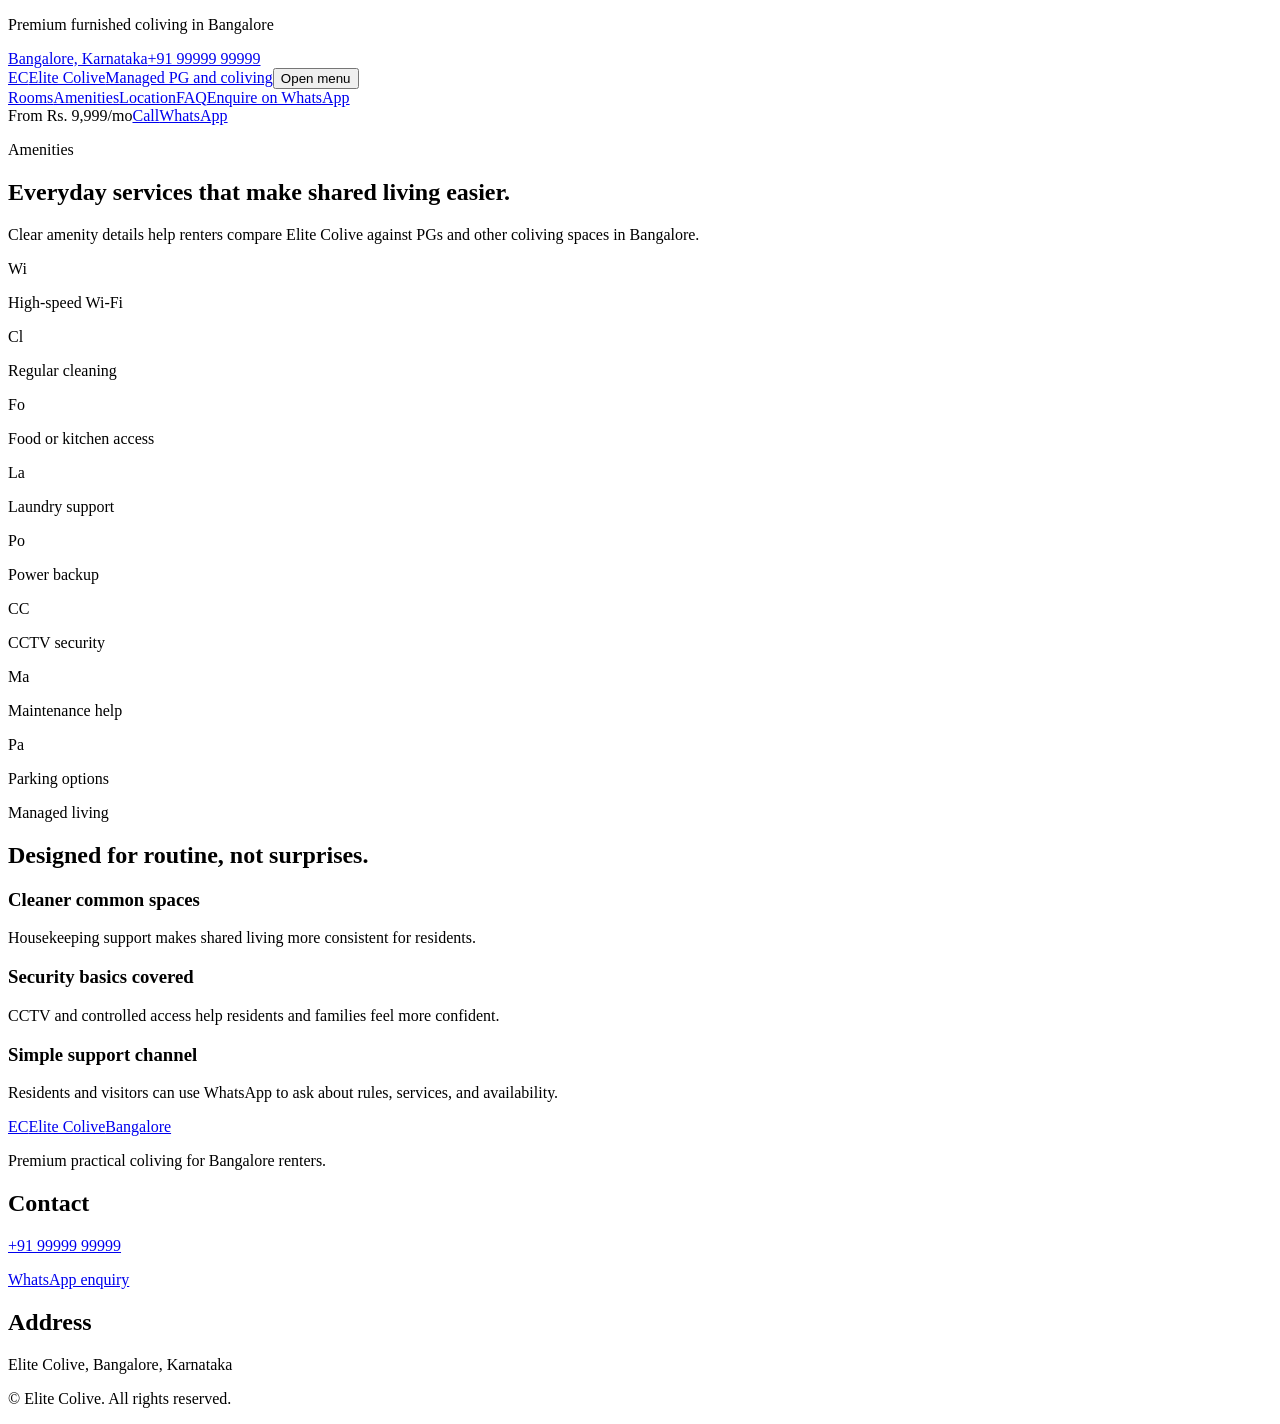
==== amenities.html @ 86d8f3c5 "Inital Upload" ====
<!DOCTYPE html>
<html lang="en">
  <head>
    <meta charset="UTF-8" />
    <meta name="viewport" content="width=device-width, initial-scale=1.0" />
    <title>Amenities at Elite Colive Bangalore | Wi-Fi, Food, Security</title>
    <meta name="description" content="Explore Elite Colive Bangalore amenities including Wi-Fi, housekeeping, food or kitchen access, laundry, power backup, CCTV security, and maintenance support." />
    <link rel="stylesheet" href="assets/css/base.css" />
    <link rel="stylesheet" href="assets/css/components.css" />
    <link rel="stylesheet" href="assets/css/responsive.css" />
  </head>
  <body>
    <header class="site-header header-v2"><div class="header-top"><div class="container header-top-inner"><p>Premium furnished coliving in Bangalore</p><div class="header-top-links"><a href="location.html">Bangalore, Karnataka</a><a href="tel:+919999999999">+91 99999 99999</a></div></div></div><div class="container header-inner header-v2-inner"><a class="brand brand-v2" href="index.html"><span class="brand-mark">EC</span><span><span class="brand-name">Elite Colive</span><span class="brand-place">Managed PG and coliving</span></span></a><button class="nav-toggle" type="button" aria-expanded="false" aria-controls="site-nav" data-nav-toggle><span class="sr-only">Open menu</span><span></span><span></span><span></span></button><nav class="site-nav nav-v2" id="site-nav" data-nav><a href="rooms.html">Rooms</a><a href="amenities.html" aria-current="page">Amenities</a><a href="location.html">Location</a><a href="faq.html">FAQ</a><a class="mobile-nav-cta" href="#" data-whatsapp>Enquire on WhatsApp</a></nav><div class="header-actions"><span class="header-price">From Rs. 9,999/mo</span><a class="btn btn-secondary header-call" href="tel:+919999999999">Call</a><a class="btn btn-primary header-cta" href="#" data-whatsapp>WhatsApp</a></div></div></header>
    <main>
      <section class="page-hero section"><div class="container narrow"><p class="eyebrow">Amenities</p><h1>Everyday services that make shared living easier.</h1><p>Clear amenity details help renters compare Elite Colive against PGs and other coliving spaces in Bangalore.</p></div></section>
      <section class="section section-muted"><div class="container amenity-grid">
        <div class="amenity-item"><span>Wi</span><p>High-speed Wi-Fi</p></div><div class="amenity-item"><span>Cl</span><p>Regular cleaning</p></div><div class="amenity-item"><span>Fo</span><p>Food or kitchen access</p></div><div class="amenity-item"><span>La</span><p>Laundry support</p></div><div class="amenity-item"><span>Po</span><p>Power backup</p></div><div class="amenity-item"><span>CC</span><p>CCTV security</p></div><div class="amenity-item"><span>Ma</span><p>Maintenance help</p></div><div class="amenity-item"><span>Pa</span><p>Parking options</p></div>
      </div></section>
      <section class="section"><div class="container why-grid"><div><p class="eyebrow">Managed living</p><h2>Designed for routine, not surprises.</h2></div><div class="reason-list"><article><h3>Cleaner common spaces</h3><p>Housekeeping support makes shared living more consistent for residents.</p></article><article><h3>Security basics covered</h3><p>CCTV and controlled access help residents and families feel more confident.</p></article><article><h3>Simple support channel</h3><p>Residents and visitors can use WhatsApp to ask about rules, services, and availability.</p></article></div></div></section>
    </main>
    <footer class="site-footer"><div class="container footer-grid"><div><a class="brand footer-brand" href="index.html"><span class="brand-mark">EC</span><span><span class="brand-name">Elite Colive</span><span class="brand-place">Bangalore</span></span></a><p>Premium practical coliving for Bangalore renters.</p></div><div><h2>Contact</h2><p><a href="tel:+919999999999">+91 99999 99999</a></p><p><a href="#" data-whatsapp>WhatsApp enquiry</a></p></div><div><h2>Address</h2><p>Elite Colive, Bangalore, Karnataka</p></div></div><div class="container footer-bottom"><p>&copy; <span data-year></span> Elite Colive. All rights reserved.</p></div></footer>
    <script src="assets/js/main.js" defer></script>
  </body>
</html>
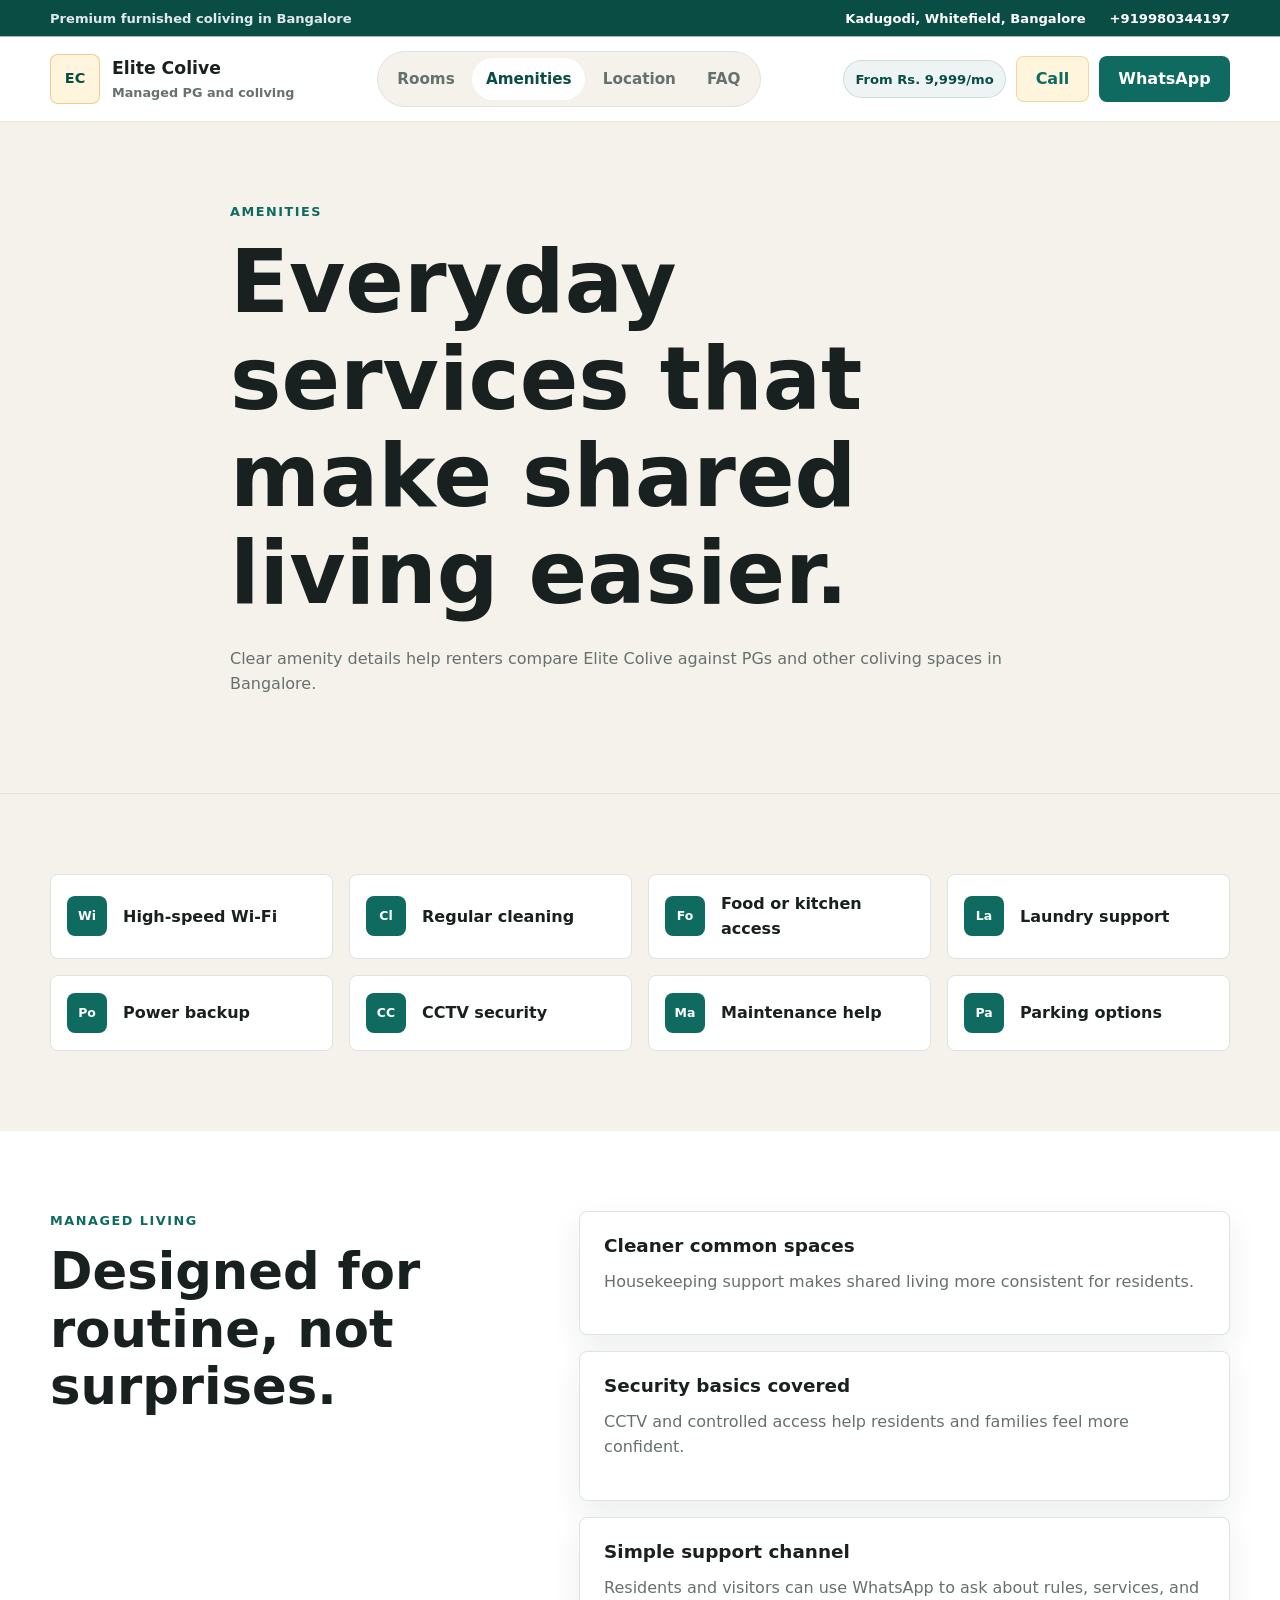
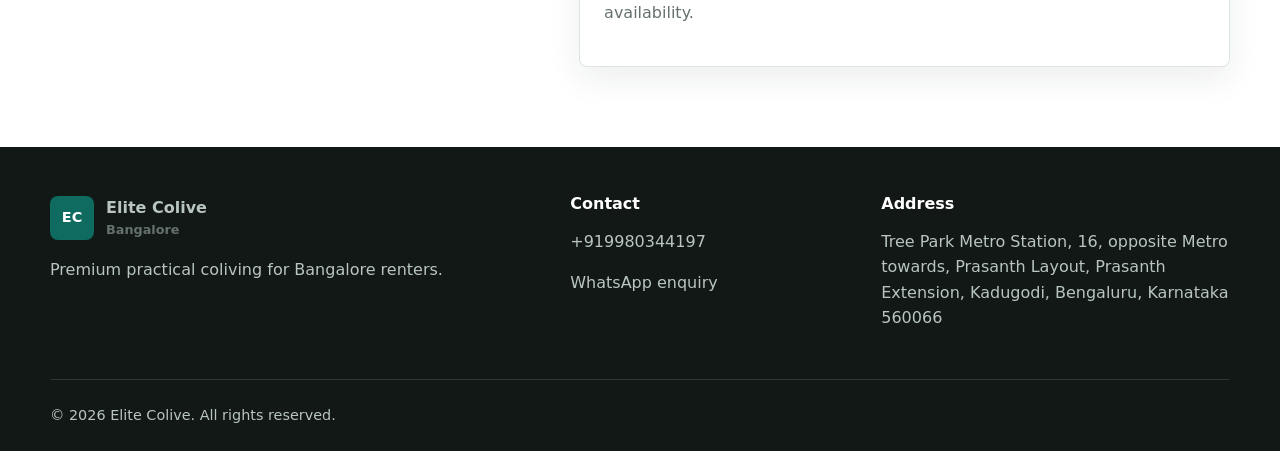
==== commit d5632a11: "Updated with real data" ====
--- a/amenities.html
+++ b/amenities.html
@@ -10,7 +10,7 @@
     <link rel="stylesheet" href="assets/css/responsive.css" />
   </head>
   <body>
-    <header class="site-header header-v2"><div class="header-top"><div class="container header-top-inner"><p>Premium furnished coliving in Bangalore</p><div class="header-top-links"><a href="location.html">Bangalore, Karnataka</a><a href="tel:+919999999999">+91 99999 99999</a></div></div></div><div class="container header-inner header-v2-inner"><a class="brand brand-v2" href="index.html"><span class="brand-mark">EC</span><span><span class="brand-name">Elite Colive</span><span class="brand-place">Managed PG and coliving</span></span></a><button class="nav-toggle" type="button" aria-expanded="false" aria-controls="site-nav" data-nav-toggle><span class="sr-only">Open menu</span><span></span><span></span><span></span></button><nav class="site-nav nav-v2" id="site-nav" data-nav><a href="rooms.html">Rooms</a><a href="amenities.html" aria-current="page">Amenities</a><a href="location.html">Location</a><a href="faq.html">FAQ</a><a class="mobile-nav-cta" href="#" data-whatsapp>Enquire on WhatsApp</a></nav><div class="header-actions"><span class="header-price">From Rs. 9,999/mo</span><a class="btn btn-secondary header-call" href="tel:+919999999999">Call</a><a class="btn btn-primary header-cta" href="#" data-whatsapp>WhatsApp</a></div></div></header>
+    <header class="site-header header-v2"><div class="header-top"><div class="container header-top-inner"><p>Premium furnished coliving in Bangalore</p><div class="header-top-links"><a href="location.html">Kadugodi, Whitefield, Bangalore</a><a href="tel:+919980344197">+919980344197</a></div></div></div><div class="container header-inner header-v2-inner"><a class="brand brand-v2" href="index.html"><span class="brand-mark">EC</span><span><span class="brand-name">Elite Colive</span><span class="brand-place">Managed PG and coliving</span></span></a><button class="nav-toggle" type="button" aria-expanded="false" aria-controls="site-nav" data-nav-toggle><span class="sr-only">Open menu</span><span></span><span></span><span></span></button><nav class="site-nav nav-v2" id="site-nav" data-nav><a href="rooms.html">Rooms</a><a href="amenities.html" aria-current="page">Amenities</a><a href="location.html">Location</a><a href="faq.html">FAQ</a><a class="mobile-nav-cta" href="#" data-whatsapp>Enquire on WhatsApp</a></nav><div class="header-actions"><span class="header-price">From Rs. 9,999/mo</span><a class="btn btn-secondary header-call" href="tel:+919980344197">Call</a><a class="btn btn-primary header-cta" href="#" data-whatsapp>WhatsApp</a></div></div></header>
     <main>
       <section class="page-hero section"><div class="container narrow"><p class="eyebrow">Amenities</p><h1>Everyday services that make shared living easier.</h1><p>Clear amenity details help renters compare Elite Colive against PGs and other coliving spaces in Bangalore.</p></div></section>
       <section class="section section-muted"><div class="container amenity-grid">
@@ -18,7 +18,7 @@
       </div></section>
       <section class="section"><div class="container why-grid"><div><p class="eyebrow">Managed living</p><h2>Designed for routine, not surprises.</h2></div><div class="reason-list"><article><h3>Cleaner common spaces</h3><p>Housekeeping support makes shared living more consistent for residents.</p></article><article><h3>Security basics covered</h3><p>CCTV and controlled access help residents and families feel more confident.</p></article><article><h3>Simple support channel</h3><p>Residents and visitors can use WhatsApp to ask about rules, services, and availability.</p></article></div></div></section>
     </main>
-    <footer class="site-footer"><div class="container footer-grid"><div><a class="brand footer-brand" href="index.html"><span class="brand-mark">EC</span><span><span class="brand-name">Elite Colive</span><span class="brand-place">Bangalore</span></span></a><p>Premium practical coliving for Bangalore renters.</p></div><div><h2>Contact</h2><p><a href="tel:+919999999999">+91 99999 99999</a></p><p><a href="#" data-whatsapp>WhatsApp enquiry</a></p></div><div><h2>Address</h2><p>Elite Colive, Bangalore, Karnataka</p></div></div><div class="container footer-bottom"><p>&copy; <span data-year></span> Elite Colive. All rights reserved.</p></div></footer>
+    <footer class="site-footer"><div class="container footer-grid"><div><a class="brand footer-brand" href="index.html"><span class="brand-mark">EC</span><span><span class="brand-name">Elite Colive</span><span class="brand-place">Bangalore</span></span></a><p>Premium practical coliving for Bangalore renters.</p></div><div><h2>Contact</h2><p><a href="tel:+919980344197">+919980344197</a></p><p><a href="#" data-whatsapp>WhatsApp enquiry</a></p></div><div><h2>Address</h2><p>Tree Park Metro Station, 16, opposite Metro towards, Prasanth Layout, Prasanth Extension, Kadugodi, Bengaluru, Karnataka 560066</p></div></div><div class="container footer-bottom"><p>&copy; <span data-year></span> Elite Colive. All rights reserved.</p></div></footer>
     <script src="assets/js/main.js" defer></script>
   </body>
 </html>
--- a/assets/css/base.css
+++ b/assets/css/base.css
@@ -0,0 +1,163 @@
+:root {
+  --color-ink: #18211f;
+  --color-muted: #65716d;
+  --color-soft: #f5f2eb;
+  --color-surface: #ffffff;
+  --color-line: #dde3df;
+  --color-primary: #0f6b5f;
+  --color-primary-dark: #0a4d45;
+  --color-accent: #d89d35;
+  --color-accent-soft: #fff4dc;
+  --shadow-soft: 0 18px 45px rgba(23, 38, 35, 0.12);
+  --shadow-card: 0 12px 32px rgba(23, 38, 35, 0.08);
+  --radius-sm: 8px;
+  --radius-md: 14px;
+  --radius-lg: 22px;
+  --container: 1180px;
+  --space-sm: 0.75rem;
+  --space-md: 1rem;
+  --space-lg: 1.5rem;
+  --space-xl: 2rem;
+  --space-2xl: 3rem;
+  --space-3xl: 5rem;
+  --font-main: Inter, ui-sans-serif, system-ui, -apple-system, BlinkMacSystemFont, "Segoe UI", sans-serif;
+}
+
+*,
+*::before,
+*::after {
+  box-sizing: border-box;
+}
+
+html {
+  scroll-behavior: smooth;
+}
+
+body {
+  margin: 0;
+  color: var(--color-ink);
+  font-family: var(--font-main);
+  line-height: 1.6;
+  background: var(--color-surface);
+}
+
+img {
+  display: block;
+  max-width: 100%;
+}
+
+button,
+input,
+textarea,
+select {
+  font: inherit;
+}
+
+button {
+  cursor: pointer;
+}
+
+a {
+  color: inherit;
+  text-decoration: none;
+}
+
+a:focus-visible,
+button:focus-visible {
+  outline: 3px solid rgba(216, 157, 53, 0.65);
+  outline-offset: 3px;
+}
+
+h1,
+h2,
+h3,
+p {
+  margin-top: 0;
+}
+
+h1,
+h2,
+h3 {
+  line-height: 1.12;
+  letter-spacing: 0;
+}
+
+h1 {
+  max-width: 11ch;
+  margin-bottom: var(--space-lg);
+  font-size: clamp(2.65rem, 7vw, 5.4rem);
+}
+
+h2 {
+  margin-bottom: var(--space-md);
+  font-size: clamp(2rem, 4vw, 3.2rem);
+}
+
+h3 {
+  margin-bottom: var(--space-sm);
+  font-size: 1.15rem;
+}
+
+p {
+  color: var(--color-muted);
+}
+
+.container {
+  width: min(100% - 32px, var(--container));
+  margin-inline: auto;
+}
+
+.narrow {
+  max-width: 820px;
+}
+
+.section {
+  padding: var(--space-3xl) 0;
+}
+
+.section-muted {
+  background: var(--color-soft);
+}
+
+.section-heading {
+  max-width: 720px;
+  margin-bottom: var(--space-2xl);
+}
+
+.section-heading-split {
+  display: flex;
+  align-items: end;
+  justify-content: space-between;
+  gap: var(--space-xl);
+  max-width: none;
+}
+
+.section-copy {
+  max-width: 62ch;
+  font-size: 1.05rem;
+}
+
+.section-note {
+  margin-bottom: 0;
+}
+
+.eyebrow {
+  margin-bottom: var(--space-sm);
+  color: var(--color-primary);
+  font-size: 0.8rem;
+  font-weight: 800;
+  letter-spacing: 0.12em;
+  text-transform: uppercase;
+}
+
+.sr-only {
+  position: absolute;
+  width: 1px;
+  height: 1px;
+  padding: 0;
+  margin: -1px;
+  overflow: hidden;
+  clip: rect(0, 0, 0, 0);
+  white-space: nowrap;
+  border: 0;
+}
--- a/assets/css/components.css
+++ b/assets/css/components.css
@@ -0,0 +1,665 @@
+.site-header {
+  position: sticky;
+  top: 0;
+  z-index: 20;
+  border-bottom: 1px solid rgba(221, 227, 223, 0.8);
+  background: rgba(255, 255, 255, 0.92);
+  backdrop-filter: blur(18px);
+}
+
+.header-top {
+  border-bottom: 1px solid rgba(221, 227, 223, 0.72);
+  background: var(--color-primary-dark);
+}
+
+.header-top-inner {
+  display: flex;
+  align-items: center;
+  justify-content: space-between;
+  gap: var(--space-md);
+  min-height: 36px;
+  font-size: 0.82rem;
+  font-weight: 750;
+}
+
+.header-top p {
+  margin: 0;
+  color: rgba(255, 255, 255, 0.88);
+}
+
+.header-top-links {
+  display: flex;
+  align-items: center;
+  gap: var(--space-lg);
+}
+
+.header-top-links a {
+  color: #fff;
+}
+
+.header-inner {
+  display: grid;
+  grid-template-columns: auto 1fr auto;
+  align-items: center;
+  gap: var(--space-xl);
+  min-height: 76px;
+}
+
+.header-v2-inner {
+  grid-template-columns: auto minmax(360px, 1fr) auto;
+  min-height: 84px;
+}
+
+.brand {
+  display: inline-flex;
+  align-items: center;
+  gap: var(--space-sm);
+  font-weight: 800;
+}
+
+.brand-v2 {
+  min-width: max-content;
+}
+
+.brand-mark {
+  display: grid;
+  width: 44px;
+  height: 44px;
+  place-items: center;
+  border-radius: var(--radius-sm);
+  color: #fff;
+  background: var(--color-primary);
+  font-size: 0.9rem;
+}
+
+.brand-v2 .brand-mark {
+  width: 50px;
+  height: 50px;
+  color: var(--color-primary-dark);
+  background: var(--color-accent-soft);
+  border: 1px solid rgba(216, 157, 53, 0.45);
+}
+
+.brand-name,
+.brand-place {
+  display: block;
+}
+
+.brand-place {
+  color: var(--color-muted);
+  font-size: 0.8rem;
+  font-weight: 700;
+}
+
+.brand-v2 .brand-name {
+  font-size: 1.08rem;
+}
+
+.site-nav {
+  display: flex;
+  align-items: center;
+  justify-content: center;
+  gap: var(--space-xl);
+  font-size: 0.95rem;
+  font-weight: 700;
+}
+
+.nav-v2 {
+  justify-self: center;
+  gap: 0.25rem;
+  padding: 0.35rem;
+  border: 1px solid var(--color-line);
+  border-radius: 999px;
+  background: var(--color-soft);
+}
+
+.site-nav a {
+  color: var(--color-muted);
+}
+
+.nav-v2 a {
+  padding: 0.55rem 0.85rem;
+  border-radius: 999px;
+}
+
+.site-nav a:hover,
+.site-nav a[aria-current="page"] {
+  color: var(--color-primary);
+}
+
+.nav-v2 a:hover,
+.nav-v2 a[aria-current="page"] {
+  color: var(--color-primary-dark);
+  background: var(--color-surface);
+}
+
+.mobile-nav-cta {
+  display: none;
+}
+
+.header-actions {
+  display: flex;
+  align-items: center;
+  justify-content: end;
+  gap: 0.65rem;
+}
+
+.header-price {
+  display: inline-flex;
+  align-items: center;
+  min-height: 38px;
+  padding: 0.45rem 0.7rem;
+  border: 1px solid rgba(15, 107, 95, 0.16);
+  border-radius: 999px;
+  color: var(--color-primary-dark);
+  background: rgba(15, 107, 95, 0.07);
+  font-size: 0.82rem;
+  font-weight: 850;
+  white-space: nowrap;
+}
+
+.header-call {
+  min-height: 40px;
+  padding-inline: 0.9rem;
+}
+
+.nav-toggle {
+  display: none;
+  width: 44px;
+  height: 44px;
+  padding: 10px;
+  border: 1px solid var(--color-line);
+  border-radius: var(--radius-sm);
+  background: var(--color-surface);
+}
+
+.nav-toggle span:not(.sr-only) {
+  display: block;
+  height: 2px;
+  margin: 5px 0;
+  background: var(--color-ink);
+}
+
+.btn {
+  display: inline-flex;
+  align-items: center;
+  justify-content: center;
+  min-height: 46px;
+  padding: 0.75rem 1.15rem;
+  border: 1px solid transparent;
+  border-radius: var(--radius-sm);
+  font-weight: 800;
+  line-height: 1.1;
+  text-align: center;
+  transition: transform 160ms ease, border-color 160ms ease, background 160ms ease;
+}
+
+.btn:hover {
+  transform: translateY(-1px);
+}
+
+.btn-primary {
+  color: #fff;
+  background: var(--color-primary);
+}
+
+.btn-primary:hover {
+  background: var(--color-primary-dark);
+}
+
+.btn-secondary {
+  color: var(--color-primary);
+  background: var(--color-accent-soft);
+  border-color: rgba(216, 157, 53, 0.35);
+}
+
+.btn-outline {
+  width: 100%;
+  color: var(--color-primary);
+  border-color: var(--color-line);
+  background: var(--color-surface);
+}
+
+.text-link {
+  color: var(--color-primary);
+  font-weight: 800;
+  text-decoration: underline;
+  text-underline-offset: 5px;
+}
+
+.hero,
+.page-hero {
+  background: linear-gradient(90deg, rgba(245, 242, 235, 0.95), rgba(245, 242, 235, 0.52)), var(--color-soft);
+}
+
+.hero {
+  min-height: calc(100vh - 76px);
+  display: grid;
+  align-items: center;
+}
+
+.page-hero {
+  border-bottom: 1px solid var(--color-line);
+}
+
+.hero-grid {
+  display: grid;
+  grid-template-columns: minmax(0, 1.03fr) minmax(360px, 0.97fr);
+  align-items: center;
+  gap: var(--space-2xl);
+}
+
+.hero-text {
+  max-width: 62ch;
+  font-size: 1.12rem;
+}
+
+.hero-actions {
+  display: flex;
+  flex-wrap: wrap;
+  gap: var(--space-md);
+  margin: var(--space-xl) 0;
+}
+
+.hero-stats {
+  display: grid;
+  grid-template-columns: repeat(3, minmax(0, 1fr));
+  gap: var(--space-md);
+  max-width: 640px;
+}
+
+.hero-stats div {
+  padding: var(--space-md);
+  border: 1px solid rgba(15, 107, 95, 0.15);
+  border-radius: var(--radius-sm);
+  background: rgba(255, 255, 255, 0.68);
+}
+
+.hero-stats strong,
+.hero-stats span {
+  display: block;
+}
+
+.hero-stats strong {
+  font-size: 1.05rem;
+}
+
+.hero-stats span {
+  color: var(--color-muted);
+  font-size: 0.88rem;
+}
+
+.hero-media {
+  position: relative;
+  min-height: 560px;
+}
+
+.hero-media img {
+  width: 100%;
+  height: 100%;
+  min-height: 560px;
+  object-fit: cover;
+  border-radius: var(--radius-lg);
+  box-shadow: var(--shadow-soft);
+}
+
+.hero-badge {
+  position: absolute;
+  right: var(--space-lg);
+  bottom: var(--space-lg);
+  max-width: 260px;
+  padding: var(--space-md);
+  border-radius: var(--radius-md);
+  background: rgba(255, 255, 255, 0.92);
+  box-shadow: var(--shadow-card);
+}
+
+.hero-badge span,
+.hero-badge strong {
+  display: block;
+}
+
+.hero-badge span {
+  color: var(--color-muted);
+  font-size: 0.86rem;
+}
+
+.highlight-grid,
+.room-grid,
+.testimonial-grid,
+.audience-grid {
+  display: grid;
+  grid-template-columns: repeat(3, minmax(0, 1fr));
+  gap: var(--space-lg);
+}
+
+.highlight-grid {
+  grid-template-columns: repeat(4, minmax(0, 1fr));
+}
+
+.feature-card,
+.room-card,
+.testimonial-card,
+.audience-grid article,
+.reason-list article {
+  border: 1px solid var(--color-line);
+  border-radius: var(--radius-sm);
+  background: var(--color-surface);
+  box-shadow: var(--shadow-card);
+}
+
+.feature-card,
+.testimonial-card,
+.audience-grid article,
+.reason-list article {
+  padding: var(--space-lg);
+}
+
+.feature-icon {
+  display: grid;
+  width: 42px;
+  height: 42px;
+  place-items: center;
+  margin-bottom: var(--space-md);
+  border-radius: var(--radius-sm);
+  color: var(--color-primary);
+  background: var(--color-accent-soft);
+  font-weight: 900;
+}
+
+.room-card {
+  overflow: hidden;
+}
+
+.room-card img {
+  width: 100%;
+  aspect-ratio: 4 / 3;
+  object-fit: cover;
+}
+
+.room-card-body {
+  padding: var(--space-lg);
+}
+
+.room-price {
+  color: var(--color-primary);
+  font-weight: 900;
+}
+
+.check-list {
+  display: grid;
+  gap: 0.45rem;
+  padding: 0;
+  margin: var(--space-lg) 0;
+  list-style: none;
+  color: var(--color-muted);
+}
+
+.check-list li::before {
+  content: "";
+  display: inline-block;
+  width: 7px;
+  height: 7px;
+  margin-right: 9px;
+  border-radius: 50%;
+  background: var(--color-accent);
+  vertical-align: middle;
+}
+
+.amenity-grid {
+  display: grid;
+  grid-template-columns: repeat(4, minmax(0, 1fr));
+  gap: var(--space-md);
+}
+
+.amenity-item {
+  display: flex;
+  align-items: center;
+  gap: var(--space-md);
+  min-height: 76px;
+  padding: var(--space-md);
+  border: 1px solid var(--color-line);
+  border-radius: var(--radius-sm);
+  background: var(--color-surface);
+}
+
+.amenity-item span {
+  display: grid;
+  width: 40px;
+  height: 40px;
+  flex: 0 0 auto;
+  place-items: center;
+  border-radius: var(--radius-sm);
+  color: #fff;
+  background: var(--color-primary);
+  font-size: 0.78rem;
+  font-weight: 900;
+}
+
+.amenity-item p {
+  margin: 0;
+  color: var(--color-ink);
+  font-weight: 750;
+}
+
+.gallery-grid {
+  display: grid;
+  grid-template-columns: repeat(3, minmax(0, 1fr));
+  gap: var(--space-md);
+}
+
+.gallery-item {
+  position: relative;
+  min-height: 230px;
+  overflow: hidden;
+  padding: 0;
+  border: 0;
+  border-radius: var(--radius-sm);
+  background: var(--color-line);
+}
+
+.gallery-item img {
+  width: 100%;
+  height: 100%;
+  min-height: 230px;
+  object-fit: cover;
+  transition: transform 260ms ease;
+}
+
+.gallery-item:hover img {
+  transform: scale(1.04);
+}
+
+.gallery-item span {
+  position: absolute;
+  left: var(--space-md);
+  bottom: var(--space-md);
+  padding: 0.35rem 0.65rem;
+  border-radius: var(--radius-sm);
+  color: var(--color-ink);
+  background: rgba(255, 255, 255, 0.9);
+  font-size: 0.85rem;
+  font-weight: 800;
+}
+
+.location-grid,
+.why-grid,
+.faq-layout {
+  display: grid;
+  grid-template-columns: minmax(0, 0.85fr) minmax(360px, 1.15fr);
+  gap: var(--space-2xl);
+  align-items: center;
+}
+
+.why-grid,
+.faq-layout {
+  align-items: start;
+}
+
+.nearby-list,
+.reason-list,
+.faq-list {
+  display: grid;
+  gap: var(--space-md);
+}
+
+.nearby-list p {
+  margin: 0;
+  padding: var(--space-md);
+  border-left: 4px solid var(--color-accent);
+  background: var(--color-surface);
+}
+
+.map-panel {
+  overflow: hidden;
+  border: 1px solid var(--color-line);
+  border-radius: var(--radius-md);
+  box-shadow: var(--shadow-card);
+}
+
+.map-panel iframe {
+  display: block;
+  width: 100%;
+  height: 430px;
+  border: 0;
+}
+
+.faq-item {
+  border: 1px solid var(--color-line);
+  border-radius: var(--radius-sm);
+  background: var(--color-surface);
+  overflow: hidden;
+}
+
+.faq-item button {
+  display: flex;
+  width: 100%;
+  align-items: center;
+  justify-content: space-between;
+  gap: var(--space-lg);
+  padding: var(--space-lg);
+  border: 0;
+  color: var(--color-ink);
+  background: transparent;
+  font-weight: 850;
+  text-align: left;
+}
+
+.faq-item button::after {
+  content: "+";
+  color: var(--color-primary);
+  font-size: 1.3rem;
+}
+
+.faq-item.is-open button::after {
+  content: "-";
+}
+
+.faq-answer {
+  display: none;
+  padding: 0 var(--space-lg) var(--space-lg);
+}
+
+.faq-item.is-open .faq-answer {
+  display: block;
+}
+
+.cta-section {
+  padding: var(--space-2xl) 0;
+  background: var(--color-primary-dark);
+}
+
+.cta-panel {
+  display: flex;
+  align-items: center;
+  justify-content: space-between;
+  gap: var(--space-xl);
+}
+
+.cta-panel h2,
+.cta-panel p {
+  color: #fff;
+}
+
+.cta-panel .eyebrow {
+  color: var(--color-accent);
+}
+
+.cta-panel p {
+  max-width: 62ch;
+  margin-bottom: 0;
+  opacity: 0.86;
+}
+
+.site-footer {
+  padding: var(--space-2xl) 0 var(--space-lg);
+  color: #dfe8e4;
+  background: #111816;
+}
+
+.footer-grid {
+  display: grid;
+  grid-template-columns: 1.4fr 0.8fr 1fr;
+  gap: var(--space-xl);
+}
+
+.site-footer p,
+.site-footer a {
+  color: #b8c5c0;
+}
+
+.site-footer h2 {
+  margin-bottom: var(--space-md);
+  color: #fff;
+  font-size: 1rem;
+}
+
+.footer-brand {
+  margin-bottom: var(--space-md);
+  color: #fff;
+}
+
+.footer-bottom {
+  margin-top: var(--space-xl);
+  padding-top: var(--space-lg);
+  border-top: 1px solid rgba(255, 255, 255, 0.12);
+}
+
+.footer-bottom p {
+  margin: 0;
+  font-size: 0.9rem;
+}
+
+.lightbox {
+  position: fixed;
+  inset: 0;
+  z-index: 50;
+  display: none;
+  align-items: center;
+  justify-content: center;
+  padding: var(--space-xl);
+  background: rgba(10, 18, 16, 0.88);
+}
+
+.lightbox.is-open {
+  display: flex;
+}
+
+.lightbox img {
+  max-height: 82vh;
+  border-radius: var(--radius-sm);
+  box-shadow: var(--shadow-soft);
+}
+
+.lightbox-close {
+  position: absolute;
+  top: var(--space-lg);
+  right: var(--space-lg);
+  min-height: 42px;
+  padding: 0.55rem 0.8rem;
+  border: 1px solid rgba(255, 255, 255, 0.28);
+  border-radius: var(--radius-sm);
+  color: #fff;
+  background: rgba(255, 255, 255, 0.1);
+  font-weight: 800;
+}
--- a/assets/css/responsive.css
+++ b/assets/css/responsive.css
@@ -0,0 +1,166 @@
+@media (max-width: 1040px) {
+  .header-inner,
+  .header-v2-inner {
+    grid-template-columns: auto auto;
+    justify-content: space-between;
+  }
+
+  .nav-toggle {
+    display: block;
+    order: 3;
+  }
+
+  .header-cta {
+    display: none;
+  }
+
+  .header-actions {
+    display: none;
+  }
+
+  .header-top {
+    display: none;
+  }
+
+  .site-nav {
+    position: absolute;
+    top: 76px;
+    left: 0;
+    right: 0;
+    display: none;
+    flex-direction: column;
+    align-items: stretch;
+    gap: 0;
+    padding: var(--space-md);
+    border-bottom: 1px solid var(--color-line);
+    background: var(--color-surface);
+  }
+
+  .header-v2 .site-nav {
+    top: 84px;
+  }
+
+  .nav-v2 {
+    border-radius: 0;
+  }
+
+  .site-nav.is-open {
+    display: flex;
+  }
+
+  .site-nav a {
+    padding: var(--space-md);
+    border-radius: var(--radius-sm);
+  }
+
+  .mobile-nav-cta {
+    display: block;
+    color: #fff !important;
+    background: var(--color-primary);
+    text-align: center;
+  }
+
+  .hero-grid,
+  .location-grid,
+  .why-grid,
+  .faq-layout {
+    grid-template-columns: 1fr;
+  }
+
+  .hero {
+    min-height: auto;
+  }
+
+  .highlight-grid,
+  .amenity-grid {
+    grid-template-columns: repeat(2, minmax(0, 1fr));
+  }
+
+  .room-grid,
+  .testimonial-grid,
+  .audience-grid,
+  .gallery-grid {
+    grid-template-columns: repeat(2, minmax(0, 1fr));
+  }
+}
+
+@media (max-width: 720px) {
+  :root {
+    --space-3xl: 3.25rem;
+    --space-2xl: 2rem;
+  }
+
+  .container {
+    width: min(100% - 24px, var(--container));
+  }
+
+  h1 {
+    max-width: 12ch;
+    font-size: 3rem;
+  }
+
+  h2 {
+    font-size: 2rem;
+  }
+
+  .section-heading-split,
+  .cta-panel,
+  .hero-actions {
+    align-items: stretch;
+    flex-direction: column;
+  }
+
+  .hero-grid {
+    gap: var(--space-xl);
+  }
+
+  .hero-media,
+  .hero-media img {
+    min-height: 420px;
+  }
+
+  .hero-stats,
+  .highlight-grid,
+  .room-grid,
+  .amenity-grid,
+  .testimonial-grid,
+  .audience-grid,
+  .gallery-grid,
+  .footer-grid {
+    grid-template-columns: 1fr;
+  }
+
+  .hero-badge {
+    left: var(--space-md);
+    right: var(--space-md);
+    bottom: var(--space-md);
+    max-width: none;
+  }
+
+  .map-panel iframe {
+    height: 330px;
+  }
+
+  .btn {
+    width: 100%;
+  }
+}
+
+@media (max-width: 420px) {
+  .brand-name {
+    font-size: 0.95rem;
+  }
+
+  .brand-place {
+    font-size: 0.74rem;
+  }
+
+  h1 {
+    font-size: 2.55rem;
+  }
+
+  .hero-media,
+  .hero-media img {
+    min-height: 360px;
+  }
+}
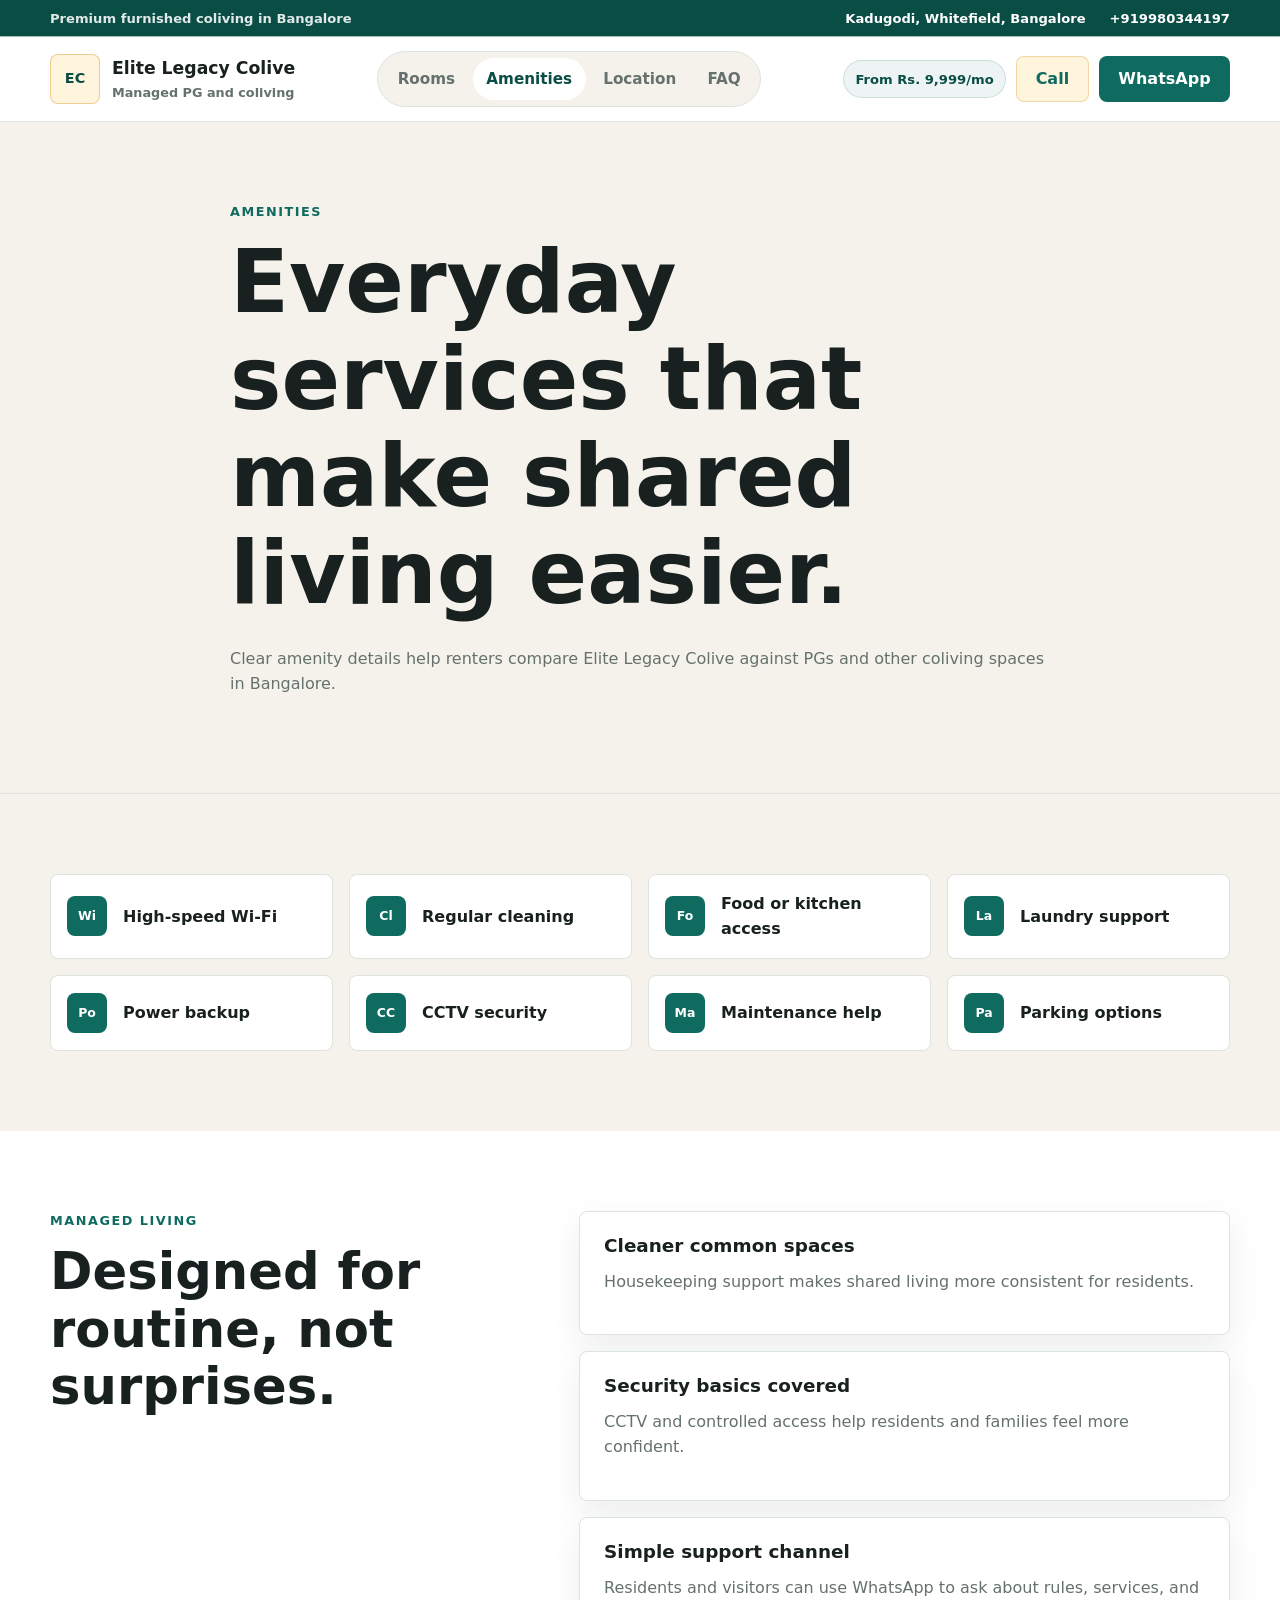
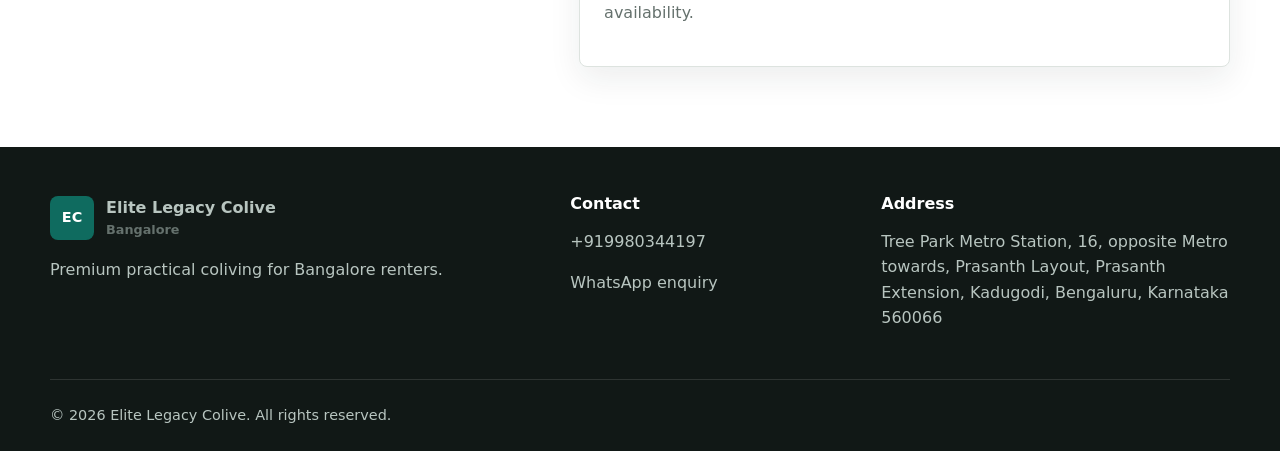
==== commit a236478f: "Updated colive name" ====
--- a/amenities.html
+++ b/amenities.html
@@ -3,22 +3,22 @@
   <head>
     <meta charset="UTF-8" />
     <meta name="viewport" content="width=device-width, initial-scale=1.0" />
-    <title>Amenities at Elite Colive Bangalore | Wi-Fi, Food, Security</title>
-    <meta name="description" content="Explore Elite Colive Bangalore amenities including Wi-Fi, housekeeping, food or kitchen access, laundry, power backup, CCTV security, and maintenance support." />
+    <title>Amenities at Elite Legacy Colive Bangalore | Wi-Fi, Food, Security</title>
+    <meta name="description" content="Explore Elite Legacy Colive Bangalore amenities including Wi-Fi, housekeeping, food or kitchen access, laundry, power backup, CCTV security, and maintenance support." />
     <link rel="stylesheet" href="assets/css/base.css" />
     <link rel="stylesheet" href="assets/css/components.css" />
     <link rel="stylesheet" href="assets/css/responsive.css" />
   </head>
   <body>
-    <header class="site-header header-v2"><div class="header-top"><div class="container header-top-inner"><p>Premium furnished coliving in Bangalore</p><div class="header-top-links"><a href="location.html">Kadugodi, Whitefield, Bangalore</a><a href="tel:+919980344197">+919980344197</a></div></div></div><div class="container header-inner header-v2-inner"><a class="brand brand-v2" href="index.html"><span class="brand-mark">EC</span><span><span class="brand-name">Elite Colive</span><span class="brand-place">Managed PG and coliving</span></span></a><button class="nav-toggle" type="button" aria-expanded="false" aria-controls="site-nav" data-nav-toggle><span class="sr-only">Open menu</span><span></span><span></span><span></span></button><nav class="site-nav nav-v2" id="site-nav" data-nav><a href="rooms.html">Rooms</a><a href="amenities.html" aria-current="page">Amenities</a><a href="location.html">Location</a><a href="faq.html">FAQ</a><a class="mobile-nav-cta" href="#" data-whatsapp>Enquire on WhatsApp</a></nav><div class="header-actions"><span class="header-price">From Rs. 9,999/mo</span><a class="btn btn-secondary header-call" href="tel:+919980344197">Call</a><a class="btn btn-primary header-cta" href="#" data-whatsapp>WhatsApp</a></div></div></header>
+    <header class="site-header header-v2"><div class="header-top"><div class="container header-top-inner"><p>Premium furnished coliving in Bangalore</p><div class="header-top-links"><a href="location.html">Kadugodi, Whitefield, Bangalore</a><a href="tel:+919980344197">+919980344197</a></div></div></div><div class="container header-inner header-v2-inner"><a class="brand brand-v2" href="index.html"><span class="brand-mark">EC</span><span><span class="brand-name">Elite Legacy Colive</span><span class="brand-place">Managed PG and coliving</span></span></a><button class="nav-toggle" type="button" aria-expanded="false" aria-controls="site-nav" data-nav-toggle><span class="sr-only">Open menu</span><span></span><span></span><span></span></button><nav class="site-nav nav-v2" id="site-nav" data-nav><a href="rooms.html">Rooms</a><a href="amenities.html" aria-current="page">Amenities</a><a href="location.html">Location</a><a href="faq.html">FAQ</a><a class="mobile-nav-cta" href="#" data-whatsapp>Enquire on WhatsApp</a></nav><div class="header-actions"><span class="header-price">From Rs. 9,999/mo</span><a class="btn btn-secondary header-call" href="tel:+919980344197">Call</a><a class="btn btn-primary header-cta" href="#" data-whatsapp>WhatsApp</a></div></div></header>
     <main>
-      <section class="page-hero section"><div class="container narrow"><p class="eyebrow">Amenities</p><h1>Everyday services that make shared living easier.</h1><p>Clear amenity details help renters compare Elite Colive against PGs and other coliving spaces in Bangalore.</p></div></section>
+      <section class="page-hero section"><div class="container narrow"><p class="eyebrow">Amenities</p><h1>Everyday services that make shared living easier.</h1><p>Clear amenity details help renters compare Elite Legacy Colive against PGs and other coliving spaces in Bangalore.</p></div></section>
       <section class="section section-muted"><div class="container amenity-grid">
         <div class="amenity-item"><span>Wi</span><p>High-speed Wi-Fi</p></div><div class="amenity-item"><span>Cl</span><p>Regular cleaning</p></div><div class="amenity-item"><span>Fo</span><p>Food or kitchen access</p></div><div class="amenity-item"><span>La</span><p>Laundry support</p></div><div class="amenity-item"><span>Po</span><p>Power backup</p></div><div class="amenity-item"><span>CC</span><p>CCTV security</p></div><div class="amenity-item"><span>Ma</span><p>Maintenance help</p></div><div class="amenity-item"><span>Pa</span><p>Parking options</p></div>
       </div></section>
       <section class="section"><div class="container why-grid"><div><p class="eyebrow">Managed living</p><h2>Designed for routine, not surprises.</h2></div><div class="reason-list"><article><h3>Cleaner common spaces</h3><p>Housekeeping support makes shared living more consistent for residents.</p></article><article><h3>Security basics covered</h3><p>CCTV and controlled access help residents and families feel more confident.</p></article><article><h3>Simple support channel</h3><p>Residents and visitors can use WhatsApp to ask about rules, services, and availability.</p></article></div></div></section>
     </main>
-    <footer class="site-footer"><div class="container footer-grid"><div><a class="brand footer-brand" href="index.html"><span class="brand-mark">EC</span><span><span class="brand-name">Elite Colive</span><span class="brand-place">Bangalore</span></span></a><p>Premium practical coliving for Bangalore renters.</p></div><div><h2>Contact</h2><p><a href="tel:+919980344197">+919980344197</a></p><p><a href="#" data-whatsapp>WhatsApp enquiry</a></p></div><div><h2>Address</h2><p>Tree Park Metro Station, 16, opposite Metro towards, Prasanth Layout, Prasanth Extension, Kadugodi, Bengaluru, Karnataka 560066</p></div></div><div class="container footer-bottom"><p>&copy; <span data-year></span> Elite Colive. All rights reserved.</p></div></footer>
+    <footer class="site-footer"><div class="container footer-grid"><div><a class="brand footer-brand" href="index.html"><span class="brand-mark">EC</span><span><span class="brand-name">Elite Legacy Colive</span><span class="brand-place">Bangalore</span></span></a><p>Premium practical coliving for Bangalore renters.</p></div><div><h2>Contact</h2><p><a href="tel:+919980344197">+919980344197</a></p><p><a href="#" data-whatsapp>WhatsApp enquiry</a></p></div><div><h2>Address</h2><p>Tree Park Metro Station, 16, opposite Metro towards, Prasanth Layout, Prasanth Extension, Kadugodi, Bengaluru, Karnataka 560066</p></div></div><div class="container footer-bottom"><p>&copy; <span data-year></span> Elite Legacy Colive. All rights reserved.</p></div></footer>
     <script src="assets/js/main.js" defer></script>
   </body>
 </html>
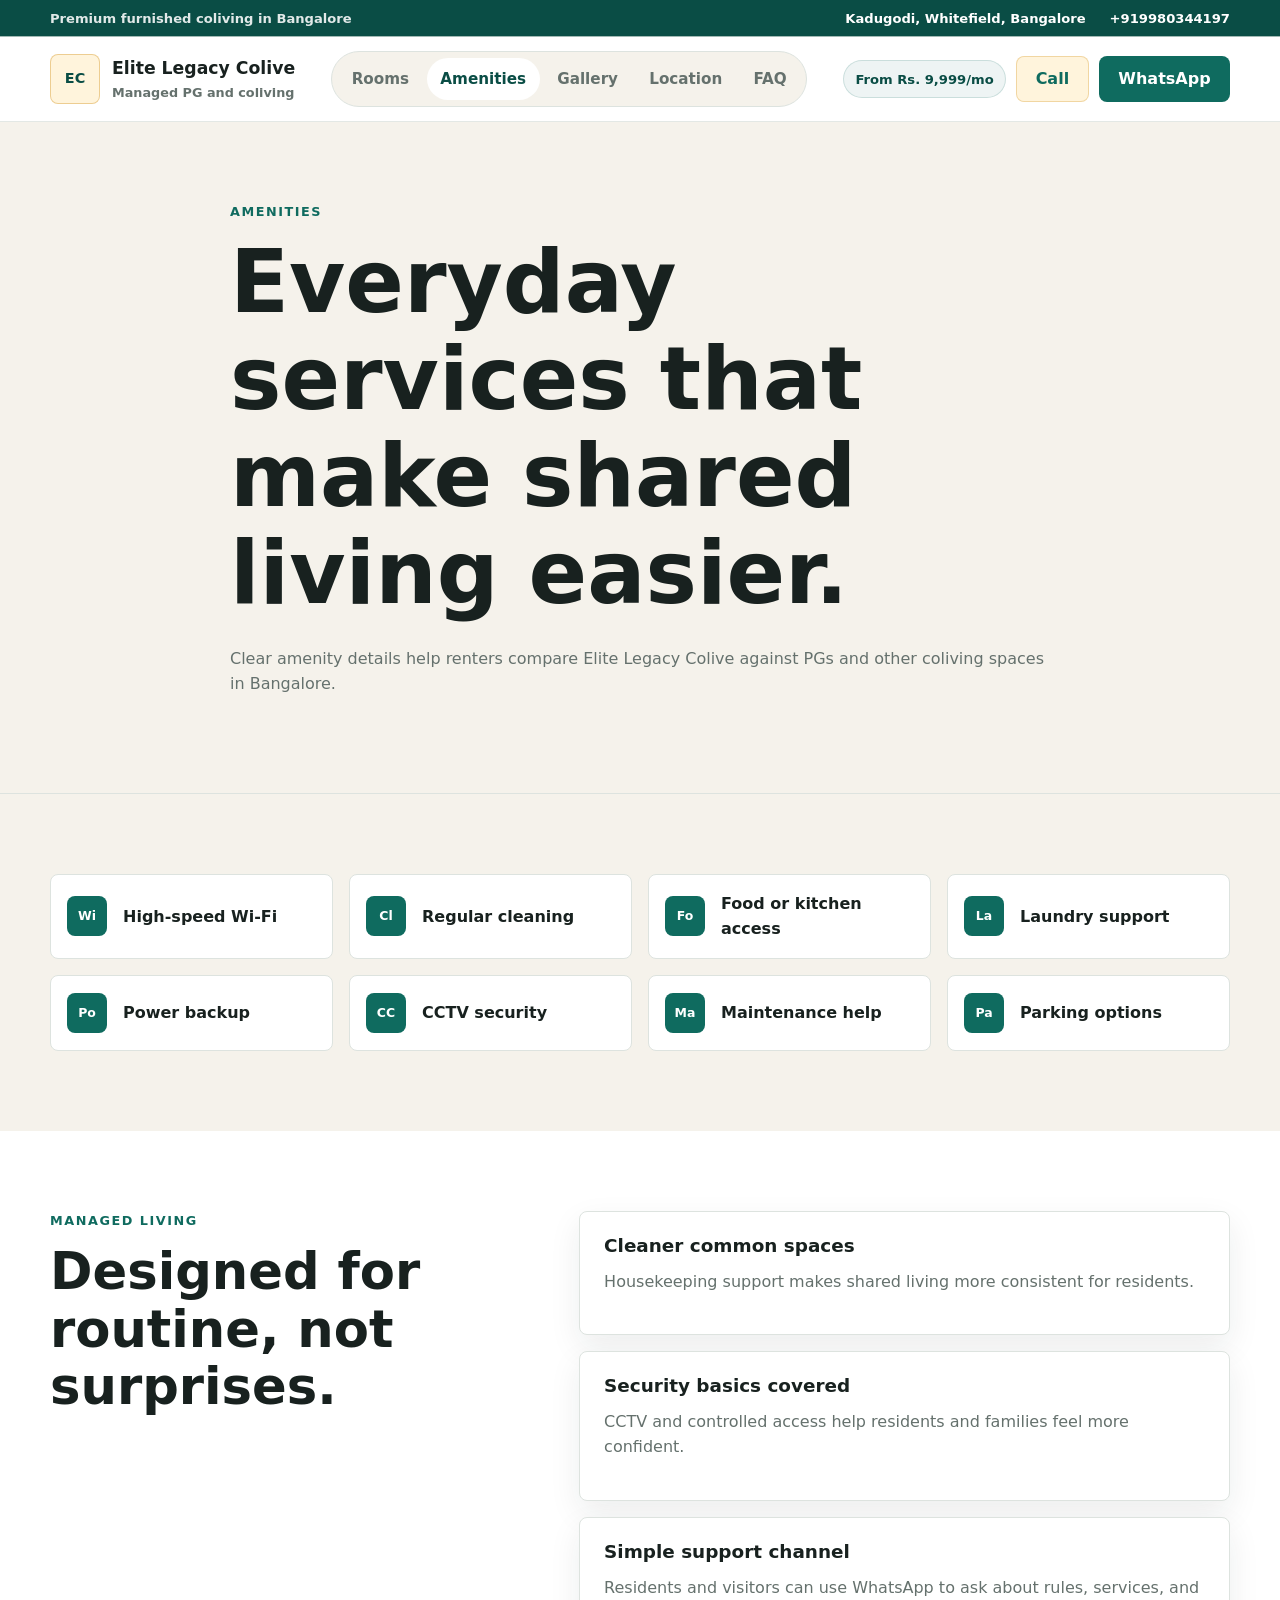
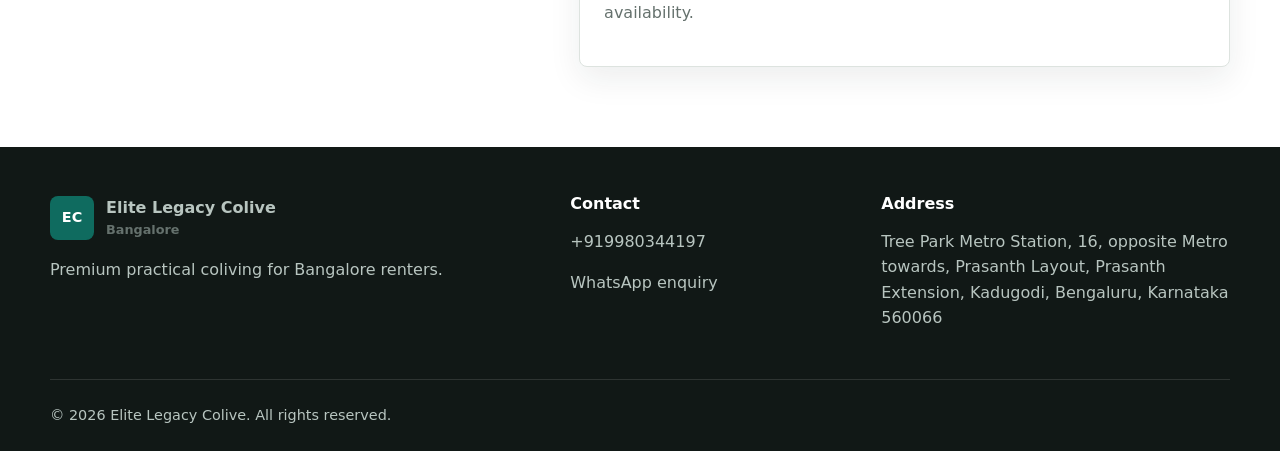
==== commit 052e5ca9: "Updated for galary" ====
--- a/amenities.html
+++ b/amenities.html
@@ -10,7 +10,7 @@
     <link rel="stylesheet" href="assets/css/responsive.css" />
   </head>
   <body>
-    <header class="site-header header-v2"><div class="header-top"><div class="container header-top-inner"><p>Premium furnished coliving in Bangalore</p><div class="header-top-links"><a href="location.html">Kadugodi, Whitefield, Bangalore</a><a href="tel:+919980344197">+919980344197</a></div></div></div><div class="container header-inner header-v2-inner"><a class="brand brand-v2" href="index.html"><span class="brand-mark">EC</span><span><span class="brand-name">Elite Legacy Colive</span><span class="brand-place">Managed PG and coliving</span></span></a><button class="nav-toggle" type="button" aria-expanded="false" aria-controls="site-nav" data-nav-toggle><span class="sr-only">Open menu</span><span></span><span></span><span></span></button><nav class="site-nav nav-v2" id="site-nav" data-nav><a href="rooms.html">Rooms</a><a href="amenities.html" aria-current="page">Amenities</a><a href="location.html">Location</a><a href="faq.html">FAQ</a><a class="mobile-nav-cta" href="#" data-whatsapp>Enquire on WhatsApp</a></nav><div class="header-actions"><span class="header-price">From Rs. 9,999/mo</span><a class="btn btn-secondary header-call" href="tel:+919980344197">Call</a><a class="btn btn-primary header-cta" href="#" data-whatsapp>WhatsApp</a></div></div></header>
+    <header class="site-header header-v2"><div class="header-top"><div class="container header-top-inner"><p>Premium furnished coliving in Bangalore</p><div class="header-top-links"><a href="location.html">Kadugodi, Whitefield, Bangalore</a><a href="tel:+919980344197">+919980344197</a></div></div></div><div class="container header-inner header-v2-inner"><a class="brand brand-v2" href="index.html"><span class="brand-mark">EC</span><span><span class="brand-name">Elite Legacy Colive</span><span class="brand-place">Managed PG and coliving</span></span></a><button class="nav-toggle" type="button" aria-expanded="false" aria-controls="site-nav" data-nav-toggle><span class="sr-only">Open menu</span><span></span><span></span><span></span></button><nav class="site-nav nav-v2" id="site-nav" data-nav><a href="rooms.html">Rooms</a><a href="amenities.html" aria-current="page">Amenities</a><a href="gallery.html">Gallery</a><a href="location.html">Location</a><a href="faq.html">FAQ</a><a class="mobile-nav-cta" href="#" data-whatsapp>Enquire on WhatsApp</a></nav><div class="header-actions"><span class="header-price">From Rs. 9,999/mo</span><a class="btn btn-secondary header-call" href="tel:+919980344197">Call</a><a class="btn btn-primary header-cta" href="#" data-whatsapp>WhatsApp</a></div></div></header>
     <main>
       <section class="page-hero section"><div class="container narrow"><p class="eyebrow">Amenities</p><h1>Everyday services that make shared living easier.</h1><p>Clear amenity details help renters compare Elite Legacy Colive against PGs and other coliving spaces in Bangalore.</p></div></section>
       <section class="section section-muted"><div class="container amenity-grid">
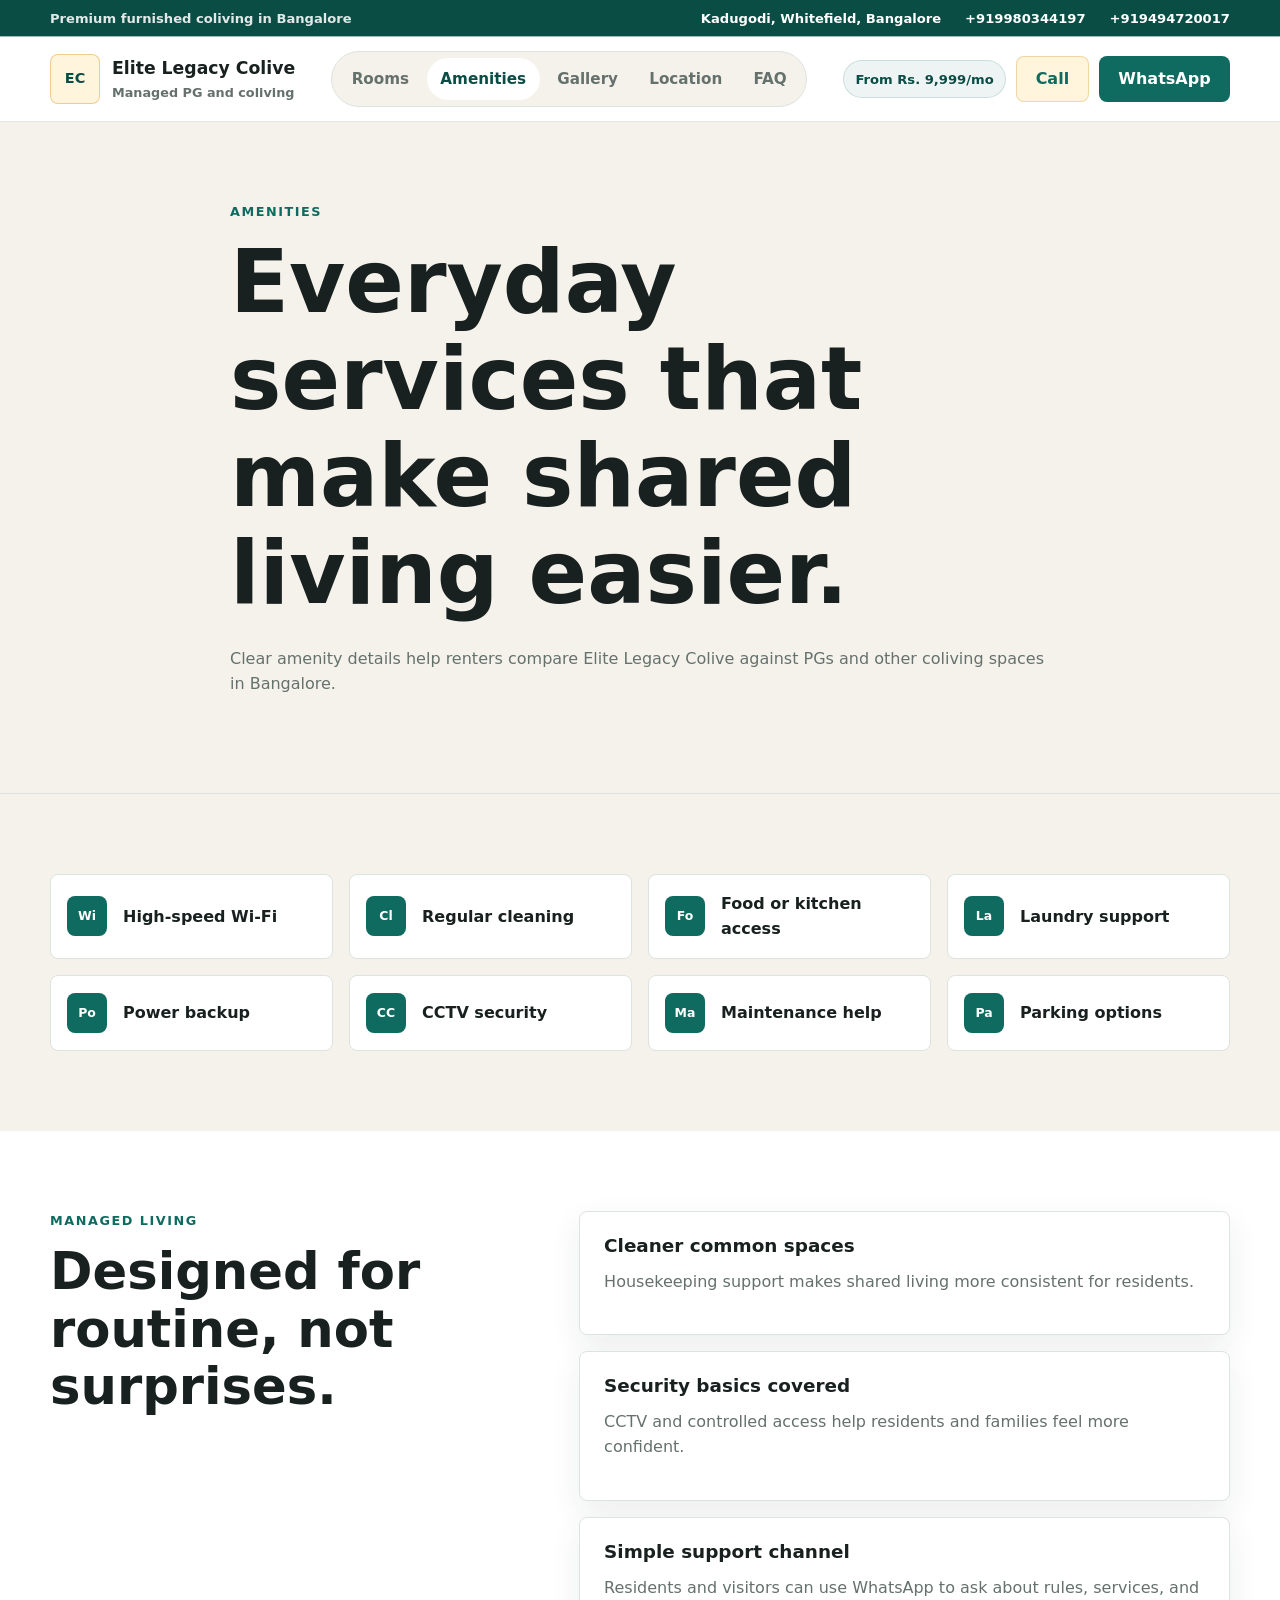
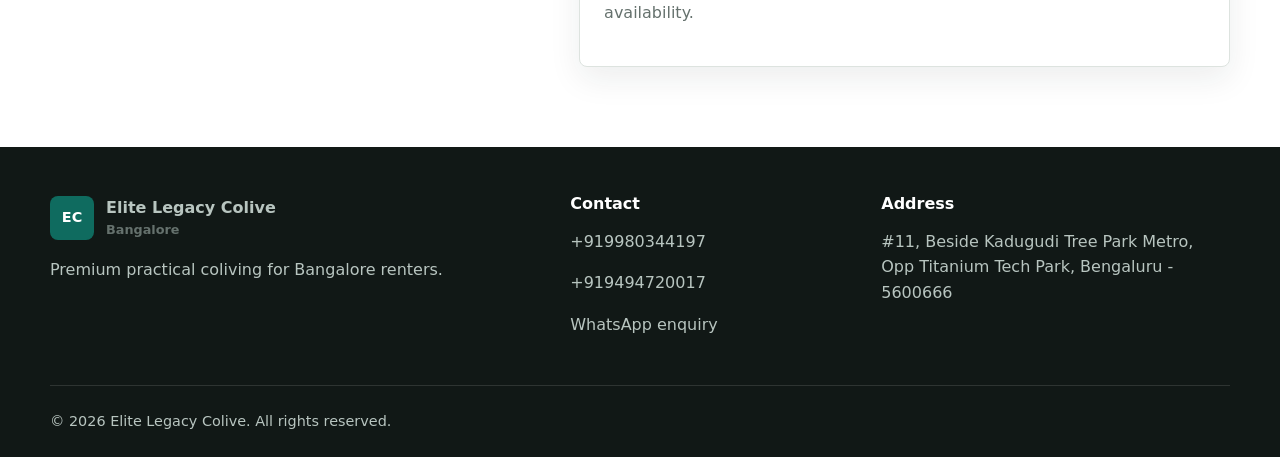
==== commit 8bfbccd8: "updated address" ====
--- a/amenities.html
+++ b/amenities.html
@@ -10,7 +10,7 @@
     <link rel="stylesheet" href="assets/css/responsive.css" />
   </head>
   <body>
-    <header class="site-header header-v2"><div class="header-top"><div class="container header-top-inner"><p>Premium furnished coliving in Bangalore</p><div class="header-top-links"><a href="location.html">Kadugodi, Whitefield, Bangalore</a><a href="tel:+919980344197">+919980344197</a></div></div></div><div class="container header-inner header-v2-inner"><a class="brand brand-v2" href="index.html"><span class="brand-mark">EC</span><span><span class="brand-name">Elite Legacy Colive</span><span class="brand-place">Managed PG and coliving</span></span></a><button class="nav-toggle" type="button" aria-expanded="false" aria-controls="site-nav" data-nav-toggle><span class="sr-only">Open menu</span><span></span><span></span><span></span></button><nav class="site-nav nav-v2" id="site-nav" data-nav><a href="rooms.html">Rooms</a><a href="amenities.html" aria-current="page">Amenities</a><a href="gallery.html">Gallery</a><a href="location.html">Location</a><a href="faq.html">FAQ</a><a class="mobile-nav-cta" href="#" data-whatsapp>Enquire on WhatsApp</a></nav><div class="header-actions"><span class="header-price">From Rs. 9,999/mo</span><a class="btn btn-secondary header-call" href="tel:+919980344197">Call</a><a class="btn btn-primary header-cta" href="#" data-whatsapp>WhatsApp</a></div></div></header>
+    <header class="site-header header-v2"><div class="header-top"><div class="container header-top-inner"><p>Premium furnished coliving in Bangalore</p><div class="header-top-links"><a href="location.html">Kadugodi, Whitefield, Bangalore</a><a href="tel:+919980344197">+919980344197</a><a href="tel:+919494720017">+919494720017</a></div></div></div><div class="container header-inner header-v2-inner"><a class="brand brand-v2" href="index.html"><span class="brand-mark">EC</span><span><span class="brand-name">Elite Legacy Colive</span><span class="brand-place">Managed PG and coliving</span></span></a><button class="nav-toggle" type="button" aria-expanded="false" aria-controls="site-nav" data-nav-toggle><span class="sr-only">Open menu</span><span></span><span></span><span></span></button><nav class="site-nav nav-v2" id="site-nav" data-nav><a href="rooms.html">Rooms</a><a href="amenities.html" aria-current="page">Amenities</a><a href="gallery.html">Gallery</a><a href="location.html">Location</a><a href="faq.html">FAQ</a><a class="mobile-nav-cta" href="#" data-whatsapp>Enquire on WhatsApp</a></nav><div class="header-actions"><span class="header-price">From Rs. 9,999/mo</span><a class="btn btn-secondary header-call" href="tel:+919980344197">Call</a><a class="btn btn-primary header-cta" href="#" data-whatsapp>WhatsApp</a></div></div></header>
     <main>
       <section class="page-hero section"><div class="container narrow"><p class="eyebrow">Amenities</p><h1>Everyday services that make shared living easier.</h1><p>Clear amenity details help renters compare Elite Legacy Colive against PGs and other coliving spaces in Bangalore.</p></div></section>
       <section class="section section-muted"><div class="container amenity-grid">
@@ -18,7 +18,7 @@
       </div></section>
       <section class="section"><div class="container why-grid"><div><p class="eyebrow">Managed living</p><h2>Designed for routine, not surprises.</h2></div><div class="reason-list"><article><h3>Cleaner common spaces</h3><p>Housekeeping support makes shared living more consistent for residents.</p></article><article><h3>Security basics covered</h3><p>CCTV and controlled access help residents and families feel more confident.</p></article><article><h3>Simple support channel</h3><p>Residents and visitors can use WhatsApp to ask about rules, services, and availability.</p></article></div></div></section>
     </main>
-    <footer class="site-footer"><div class="container footer-grid"><div><a class="brand footer-brand" href="index.html"><span class="brand-mark">EC</span><span><span class="brand-name">Elite Legacy Colive</span><span class="brand-place">Bangalore</span></span></a><p>Premium practical coliving for Bangalore renters.</p></div><div><h2>Contact</h2><p><a href="tel:+919980344197">+919980344197</a></p><p><a href="#" data-whatsapp>WhatsApp enquiry</a></p></div><div><h2>Address</h2><p>Tree Park Metro Station, 16, opposite Metro towards, Prasanth Layout, Prasanth Extension, Kadugodi, Bengaluru, Karnataka 560066</p></div></div><div class="container footer-bottom"><p>&copy; <span data-year></span> Elite Legacy Colive. All rights reserved.</p></div></footer>
+    <footer class="site-footer"><div class="container footer-grid"><div><a class="brand footer-brand" href="index.html"><span class="brand-mark">EC</span><span><span class="brand-name">Elite Legacy Colive</span><span class="brand-place">Bangalore</span></span></a><p>Premium practical coliving for Bangalore renters.</p></div><div><h2>Contact</h2><p><a href="tel:+919980344197">+919980344197</a></p><p><a href="tel:+919494720017">+919494720017</a></p><p><a href="#" data-whatsapp>WhatsApp enquiry</a></p></div><div><h2>Address</h2><p>#11, Beside Kadugudi Tree Park Metro, Opp Titanium Tech Park, Bengaluru - 5600666</p></div></div><div class="container footer-bottom"><p>&copy; <span data-year></span> Elite Legacy Colive. All rights reserved.</p></div></footer>
     <script src="assets/js/main.js" defer></script>
   </body>
 </html>
--- a/assets/css/components.css
+++ b/assets/css/components.css
@@ -448,8 +448,13 @@
   gap: var(--space-md);
 }
 
+.gallery-grid-large {
+  gap: var(--space-lg);
+}
+
 .gallery-item {
   position: relative;
+  aspect-ratio: 4 / 3;
   min-height: 230px;
   overflow: hidden;
   padding: 0;
@@ -461,13 +466,28 @@
 .gallery-item img {
   width: 100%;
   height: 100%;
-  min-height: 230px;
+  min-height: 0;
   object-fit: cover;
+  object-position: center;
   transition: transform 260ms ease;
 }
 
 .gallery-item:hover img {
   transform: scale(1.04);
+}
+
+.gallery-more {
+  display: grid;
+  place-items: center;
+  border: 1px solid rgba(15, 107, 95, 0.18);
+  background: var(--color-primary-dark);
+}
+
+.gallery-more::before {
+  content: "";
+  position: absolute;
+  inset: 0;
+  background: linear-gradient(135deg, rgba(216, 157, 53, 0.24), rgba(255, 255, 255, 0.08));
 }
 
 .gallery-item span {
@@ -480,6 +500,63 @@
   background: rgba(255, 255, 255, 0.9);
   font-size: 0.85rem;
   font-weight: 800;
+}
+
+.gallery-more span {
+  position: relative;
+  left: auto;
+  bottom: auto;
+  color: var(--color-primary-dark);
+  background: var(--color-accent-soft);
+  font-size: 1rem;
+}
+
+.video-grid {
+  display: grid;
+  grid-template-columns: repeat(3, minmax(0, 1fr));
+  gap: var(--space-lg);
+}
+
+.video-card {
+  overflow: hidden;
+  border: 1px solid var(--color-line);
+  border-radius: var(--radius-sm);
+  background: var(--color-surface);
+  box-shadow: var(--shadow-card);
+}
+
+.video-poster {
+  position: relative;
+  aspect-ratio: 16 / 10;
+  min-height: 240px;
+  overflow: hidden;
+  background: var(--color-line);
+}
+
+.video-poster img {
+  width: 100%;
+  height: 100%;
+  min-height: 0;
+  object-fit: cover;
+  object-position: center;
+}
+
+.video-poster span {
+  position: absolute;
+  left: var(--space-md);
+  bottom: var(--space-md);
+  display: inline-flex;
+  align-items: center;
+  min-height: 38px;
+  padding: 0.45rem 0.8rem;
+  border-radius: var(--radius-sm);
+  color: var(--color-primary-dark);
+  background: var(--color-accent-soft);
+  font-weight: 900;
+}
+
+.video-card-body {
+  padding: var(--space-lg);
 }
 
 .location-grid,
@@ -646,15 +723,18 @@
 }
 
 .lightbox img {
+  width: auto;
+  height: auto;
   max-height: 82vh;
+  max-width: min(100%, 1100px);
+  object-fit: contain;
   border-radius: var(--radius-sm);
   box-shadow: var(--shadow-soft);
 }
 
-.lightbox-close {
+.lightbox-close,
+.lightbox-nav {
   position: absolute;
-  top: var(--space-lg);
-  right: var(--space-lg);
   min-height: 42px;
   padding: 0.55rem 0.8rem;
   border: 1px solid rgba(255, 255, 255, 0.28);
@@ -663,3 +743,21 @@
   background: rgba(255, 255, 255, 0.1);
   font-weight: 800;
 }
+
+.lightbox-close {
+  top: var(--space-lg);
+  right: var(--space-lg);
+}
+
+.lightbox-nav {
+  top: 50%;
+  transform: translateY(-50%);
+}
+
+.lightbox-prev {
+  left: var(--space-lg);
+}
+
+.lightbox-next {
+  right: var(--space-lg);
+}
--- a/assets/css/responsive.css
+++ b/assets/css/responsive.css
@@ -79,7 +79,8 @@
   .room-grid,
   .testimonial-grid,
   .audience-grid,
-  .gallery-grid {
+  .gallery-grid,
+  .video-grid {
     grid-template-columns: repeat(2, minmax(0, 1fr));
   }
 }
@@ -126,6 +127,7 @@
   .testimonial-grid,
   .audience-grid,
   .gallery-grid,
+  .video-grid,
   .footer-grid {
     grid-template-columns: 1fr;
   }
@@ -139,6 +141,29 @@
 
   .map-panel iframe {
     height: 330px;
+  }
+
+  .lightbox {
+    padding: var(--space-md);
+  }
+
+  .lightbox img {
+    max-width: 100%;
+    max-height: 74vh;
+  }
+
+  .lightbox-nav {
+    top: auto;
+    bottom: var(--space-lg);
+    transform: none;
+  }
+
+  .lightbox-prev {
+    left: var(--space-md);
+  }
+
+  .lightbox-next {
+    right: var(--space-md);
   }
 
   .btn {
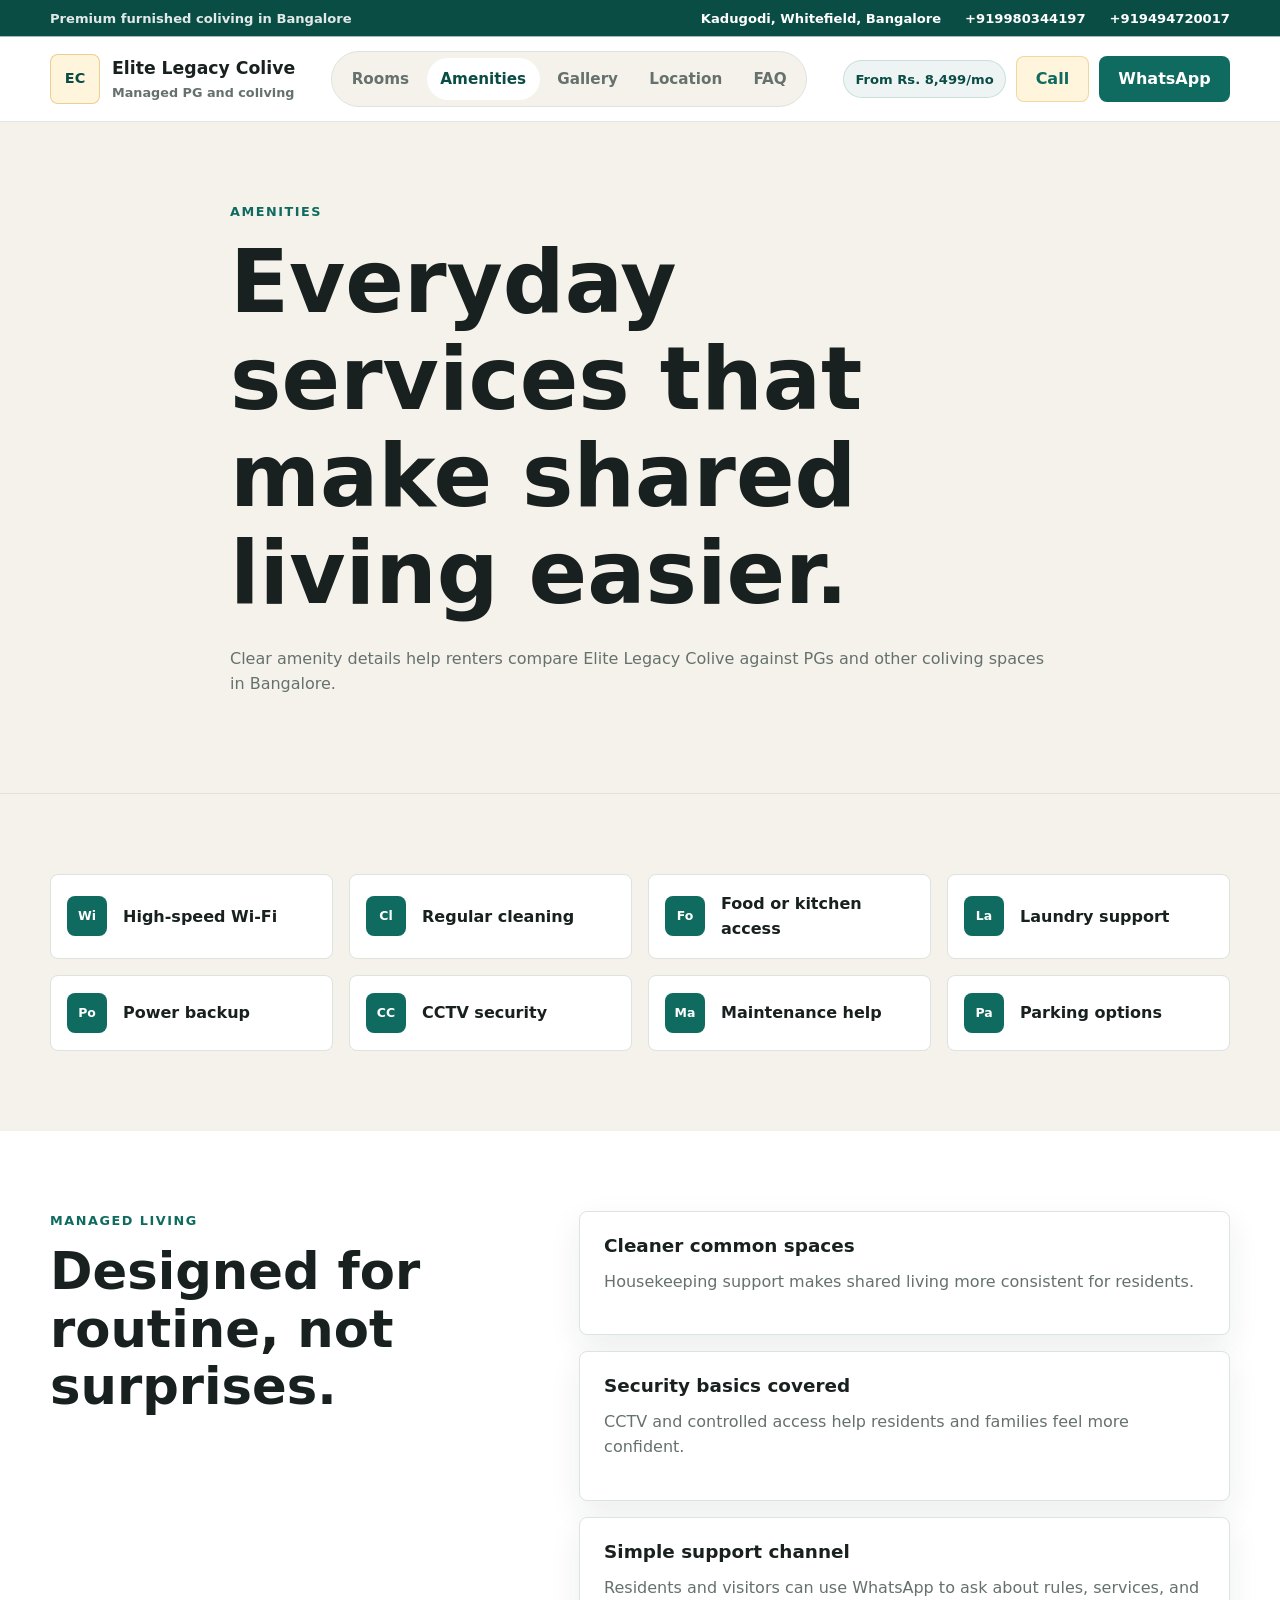
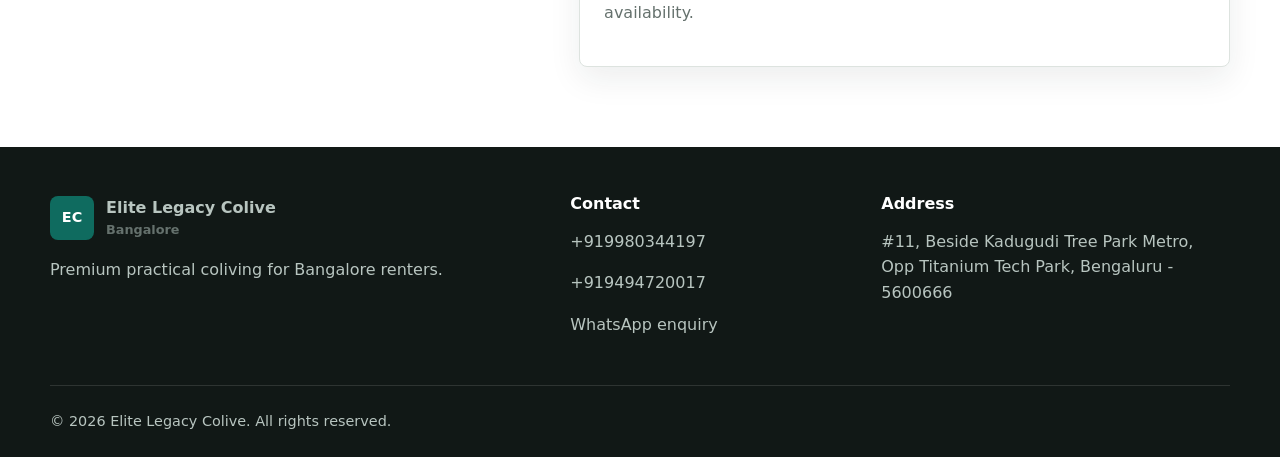
==== commit 013c0525: "Updated for the Price of rooms" ====
--- a/amenities.html
+++ b/amenities.html
@@ -10,7 +10,7 @@
     <link rel="stylesheet" href="assets/css/responsive.css" />
   </head>
   <body>
-    <header class="site-header header-v2"><div class="header-top"><div class="container header-top-inner"><p>Premium furnished coliving in Bangalore</p><div class="header-top-links"><a href="location.html">Kadugodi, Whitefield, Bangalore</a><a href="tel:+919980344197">+919980344197</a><a href="tel:+919494720017">+919494720017</a></div></div></div><div class="container header-inner header-v2-inner"><a class="brand brand-v2" href="index.html"><span class="brand-mark">EC</span><span><span class="brand-name">Elite Legacy Colive</span><span class="brand-place">Managed PG and coliving</span></span></a><button class="nav-toggle" type="button" aria-expanded="false" aria-controls="site-nav" data-nav-toggle><span class="sr-only">Open menu</span><span></span><span></span><span></span></button><nav class="site-nav nav-v2" id="site-nav" data-nav><a href="rooms.html">Rooms</a><a href="amenities.html" aria-current="page">Amenities</a><a href="gallery.html">Gallery</a><a href="location.html">Location</a><a href="faq.html">FAQ</a><a class="mobile-nav-cta" href="#" data-whatsapp>Enquire on WhatsApp</a></nav><div class="header-actions"><span class="header-price">From Rs. 9,999/mo</span><a class="btn btn-secondary header-call" href="tel:+919980344197">Call</a><a class="btn btn-primary header-cta" href="#" data-whatsapp>WhatsApp</a></div></div></header>
+    <header class="site-header header-v2"><div class="header-top"><div class="container header-top-inner"><p>Premium furnished coliving in Bangalore</p><div class="header-top-links"><a href="location.html">Kadugodi, Whitefield, Bangalore</a><a href="tel:+919980344197">+919980344197</a><a href="tel:+919494720017">+919494720017</a></div></div></div><div class="container header-inner header-v2-inner"><a class="brand brand-v2" href="index.html"><span class="brand-mark">EC</span><span><span class="brand-name">Elite Legacy Colive</span><span class="brand-place">Managed PG and coliving</span></span></a><button class="nav-toggle" type="button" aria-expanded="false" aria-controls="site-nav" data-nav-toggle><span class="sr-only">Open menu</span><span></span><span></span><span></span></button><nav class="site-nav nav-v2" id="site-nav" data-nav><a href="rooms.html">Rooms</a><a href="amenities.html" aria-current="page">Amenities</a><a href="gallery.html">Gallery</a><a href="location.html">Location</a><a href="faq.html">FAQ</a><a class="mobile-nav-cta" href="#" data-whatsapp>Enquire on WhatsApp</a></nav><div class="header-actions"><span class="header-price">From Rs. 8,499/mo</span><a class="btn btn-secondary header-call" href="tel:+919980344197">Call</a><a class="btn btn-primary header-cta" href="#" data-whatsapp>WhatsApp</a></div></div></header>
     <main>
       <section class="page-hero section"><div class="container narrow"><p class="eyebrow">Amenities</p><h1>Everyday services that make shared living easier.</h1><p>Clear amenity details help renters compare Elite Legacy Colive against PGs and other coliving spaces in Bangalore.</p></div></section>
       <section class="section section-muted"><div class="container amenity-grid">
